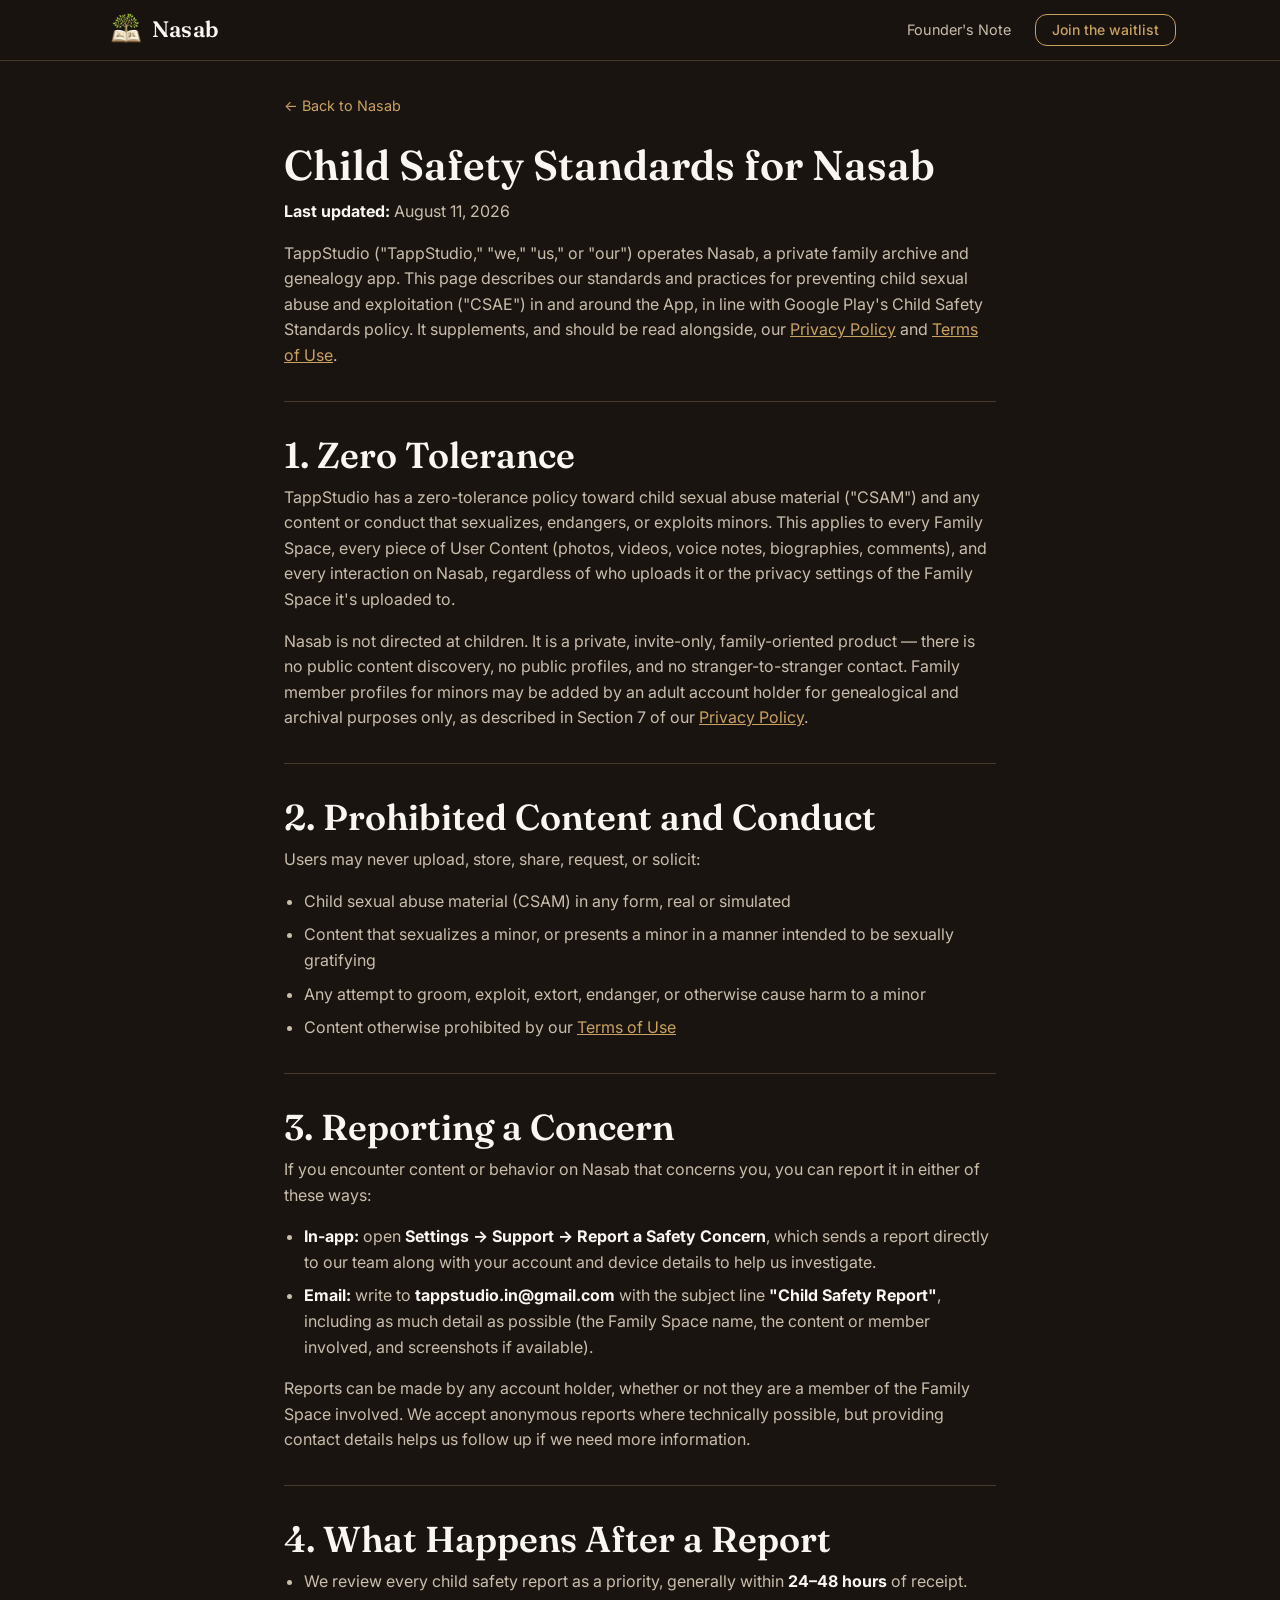
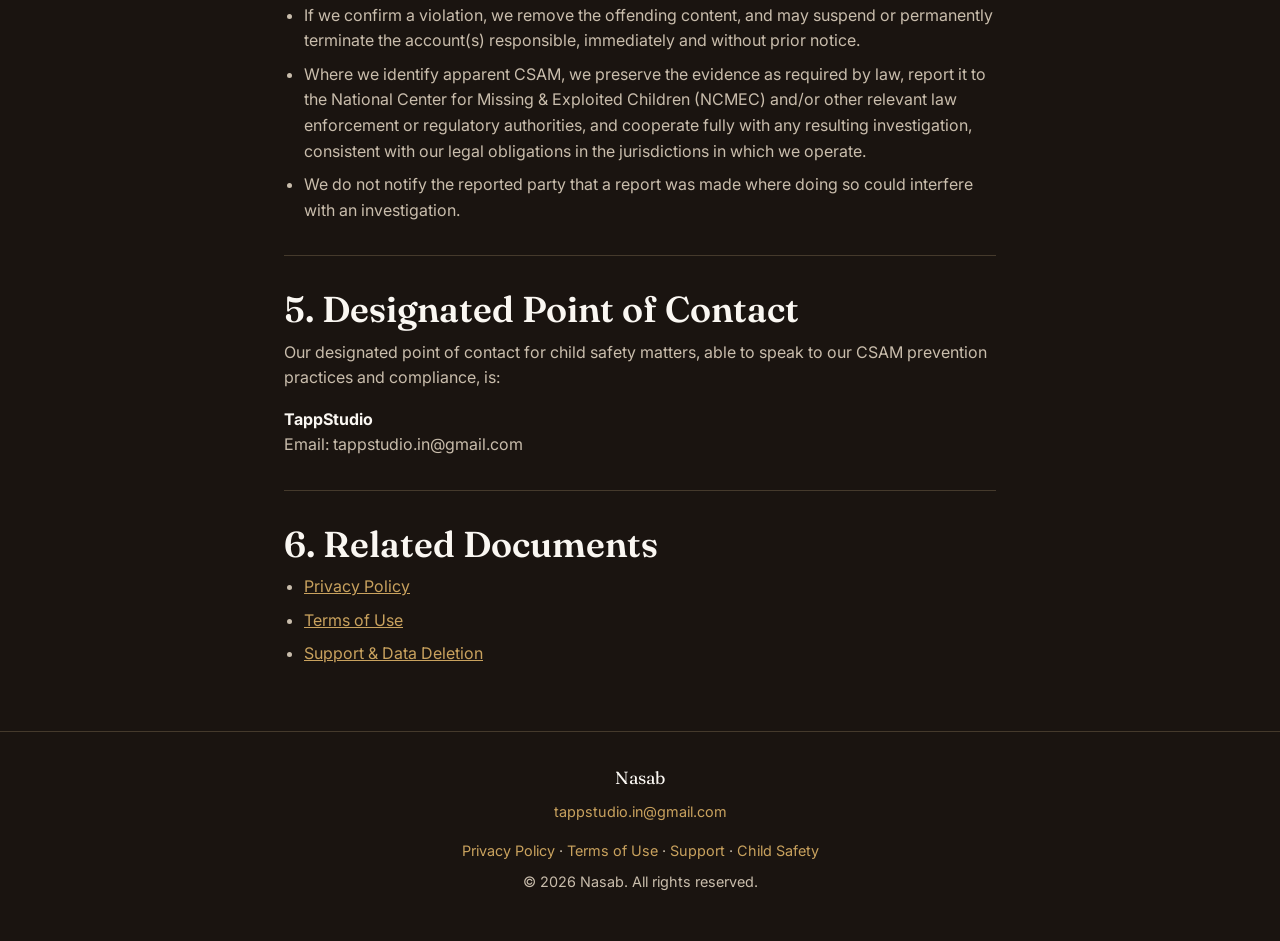
==== child-safety-standards/index.html @ 7cff2921 "feat: add Child Safety Standards page and update footer links across the site" ====
<!doctype html>
<html lang="en">

<head>
  <meta charset="UTF-8">
  <meta name="viewport" content="width=device-width, initial-scale=1.0">
  <title>Child Safety Standards — Nasab</title>
  <meta name="description" content="Nasab's Child Safety Standards: our zero-tolerance policy on child sexual abuse and exploitation, how to report a concern, and what happens next.">
  <link rel="canonical" href="https://nasab.tappstudio.in/child-safety-standards/">
  <meta name="theme-color" content="#4B3621">

  <link rel="icon" type="image/png" href="../assets/brand/icon.png">
  <link rel="apple-touch-icon" href="../assets/brand/icon.png">

  <!-- Open Graph -->
  <meta property="og:type" content="website">
  <meta property="og:site_name" content="Nasab">
  <meta property="og:url" content="https://nasab.tappstudio.in/child-safety-standards/">
  <meta property="og:title" content="Child Safety Standards — Nasab">
  <meta property="og:description" content="Nasab's Child Safety Standards: our zero-tolerance policy on child sexual abuse and exploitation, how to report a concern, and what happens next.">
  <meta property="og:image" content="https://nasab.tappstudio.in/assets/brand/og-image.jpg">
  <meta property="og:image:width" content="1200">
  <meta property="og:image:height" content="630">

  <!-- Twitter Card -->
  <meta name="twitter:card" content="summary_large_image">
  <meta name="twitter:title" content="Child Safety Standards — Nasab">
  <meta name="twitter:description" content="Nasab's Child Safety Standards: our zero-tolerance policy on child sexual abuse and exploitation, how to report a concern, and what happens next.">
  <meta name="twitter:image" content="https://nasab.tappstudio.in/assets/brand/og-image.jpg">

  <link rel="preconnect" href="https://fonts.googleapis.com">
  <link rel="preconnect" href="https://fonts.gstatic.com" crossorigin>
  <link
    href="https://fonts.googleapis.com/css2?family=Fraunces:wght@400;600;700&family=Lora:ital@1&family=Inter:wght@400;500;600&display=swap"
    rel="stylesheet">

  <link rel="stylesheet" href="../css/tokens.css">
  <link rel="stylesheet" href="../css/main.css">
</head>

<body>

  <header class="site-header">
    <div class="container">
      <div class="site-header-left">
        <a class="wordmark" href="/">
          <picture>
            <source srcset="../assets/brand/icon.webp" type="image/webp">
            <img class="wordmark-icon" src="../assets/brand/icon.png" alt="" width="44" height="44">
          </picture>Nasab</a>
      </div>
      <div class="site-header-right">
        <nav class="site-nav">
          <a href="/founders-note/">Founder's Note</a>
        </nav>
        <a class="btn btn-outline" href="/#waitlist">Join the waitlist</a>
      </div>
    </div>
  </header>

  <main id="top">

    <section class="legal">
      <div class="container legal-content">
        <a class="legal-back" href="/">&larr; Back to Nasab</a>

        <h1>Child Safety Standards for Nasab</h1>
        <p><strong>Last updated:</strong> August 11, 2026</p>
        <p>TappStudio ("TappStudio," "we," "us," or "our") operates Nasab, a private family archive and genealogy app. This page describes our standards and practices for preventing child sexual abuse and exploitation ("CSAE") in and around the App, in line with Google Play's Child Safety Standards policy. It supplements, and should be read alongside, our <a href="/privacy-policy/">Privacy Policy</a> and <a href="/terms/">Terms of Use</a>.</p>
        <hr />
        <h2>1. Zero Tolerance</h2>
        <p>TappStudio has a zero-tolerance policy toward child sexual abuse material ("CSAM") and any content or conduct that sexualizes, endangers, or exploits minors. This applies to every Family Space, every piece of User Content (photos, videos, voice notes, biographies, comments), and every interaction on Nasab, regardless of who uploads it or the privacy settings of the Family Space it's uploaded to.</p>
        <p>Nasab is not directed at children. It is a private, invite-only, family-oriented product — there is no public content discovery, no public profiles, and no stranger-to-stranger contact. Family member profiles for minors may be added by an adult account holder for genealogical and archival purposes only, as described in Section 7 of our <a href="/privacy-policy/">Privacy Policy</a>.</p>
        <hr />
        <h2>2. Prohibited Content and Conduct</h2>
        <p>Users may never upload, store, share, request, or solicit:</p>
        <ul>
        <li>Child sexual abuse material (CSAM) in any form, real or simulated</li>
        <li>Content that sexualizes a minor, or presents a minor in a manner intended to be sexually gratifying</li>
        <li>Any attempt to groom, exploit, extort, endanger, or otherwise cause harm to a minor</li>
        <li>Content otherwise prohibited by our <a href="/terms/">Terms of Use</a></li>
        </ul>
        <hr />
        <h2>3. Reporting a Concern</h2>
        <p>If you encounter content or behavior on Nasab that concerns you, you can report it in either of these ways:</p>
        <ul>
        <li><strong>In-app:</strong> open <strong>Settings &rarr; Support &rarr; Report a Safety Concern</strong>, which sends a report directly to our team along with your account and device details to help us investigate.</li>
        <li><strong>Email:</strong> write to <strong>tappstudio.in@gmail.com</strong> with the subject line <strong>"Child Safety Report"</strong>, including as much detail as possible (the Family Space name, the content or member involved, and screenshots if available).</li>
        </ul>
        <p>Reports can be made by any account holder, whether or not they are a member of the Family Space involved. We accept anonymous reports where technically possible, but providing contact details helps us follow up if we need more information.</p>
        <hr />
        <h2>4. What Happens After a Report</h2>
        <ul>
        <li>We review every child safety report as a priority, generally within <strong>24&ndash;48 hours</strong> of receipt.</li>
        <li>If we confirm a violation, we remove the offending content, and may suspend or permanently terminate the account(s) responsible, immediately and without prior notice.</li>
        <li>Where we identify apparent CSAM, we preserve the evidence as required by law, report it to the National Center for Missing &amp; Exploited Children (NCMEC) and/or other relevant law enforcement or regulatory authorities, and cooperate fully with any resulting investigation, consistent with our legal obligations in the jurisdictions in which we operate.</li>
        <li>We do not notify the reported party that a report was made where doing so could interfere with an investigation.</li>
        </ul>
        <hr />
        <h2>5. Designated Point of Contact</h2>
        <p>Our designated point of contact for child safety matters, able to speak to our CSAM prevention practices and compliance, is:</p>
        <p><strong>TappStudio</strong><br />
        Email: tappstudio.in@gmail.com</p>
        <hr />
        <h2>6. Related Documents</h2>
        <ul>
        <li><a href="/privacy-policy/">Privacy Policy</a></li>
        <li><a href="/terms/">Terms of Use</a></li>
        <li><a href="/support/">Support &amp; Data Deletion</a></li>
        </ul>
      </div>
    </section>

  </main>

  <footer class="site-footer">
    <div class="container">
      <p class="footer-wordmark">Nasab</p>
      <p><a href="mailto:tappstudio.in@gmail.com">tappstudio.in@gmail.com</a></p>
      <p class="footer-links">
        <a href="/privacy-policy/">Privacy Policy</a> &middot;
        <a href="/terms/">Terms of Use</a> &middot;
        <a href="/support/">Support</a> &middot;
        <a href="/child-safety-standards/">Child Safety</a>
      </p>
      <p>&copy; <span id="year"></span> Nasab. All rights reserved.</p>
    </div>
  </footer>

  <script>
    document.getElementById('year').textContent = new Date().getFullYear();
  </script>
</body>

</html>
---- css/tokens.css ----
/*
 * Nasab design tokens — mirrors lib/styles/ in the Nasab Flutter app repo
 * (ibrahimbroachwala/nasab, develop branch) exactly. Do not hand-pick new
 * colors/spacing/radii here — pull from the app repo the same way this file
 * was built. See ../PHASE0_FINDINGS.md for full sourcing notes.
 *
 * Fonts: load via Google Fonts, e.g.
 *   <link href="https://fonts.googleapis.com/css2?family=Fraunces:wght@400;600;700&family=Lora:ital@1&family=Inter:wght@400;500;600&display=swap" rel="stylesheet">
 */

:root {
  /* Colors — lib/styles/app_colors.dart palette, remapped dark-by-default
     for the landing page. --color-primary (Deep Heritage Brown) keeps its
     original app value and its original *background* jobs (buttons, the
     pricing-card head) unchanged — it stays a dark, branded surface either
     way. Roles that used --color-primary as *text* (headings, links, the
     wordmark, pricing labels) now read from --color-heading / --color-link
     instead, since dark brown text on a dark page has no contrast. See
     ../PHASE0_FINDINGS.md for the original light-theme sourcing notes. */
  --color-background: #1A1410;      /* page background — near-black heritage brown */
  --color-vintage-white: #FAF7F2;   /* unchanged: light surface for text-on-dark, input fields, photo-frame margin */
  --color-primary: #4B3621;         /* unchanged: Deep Heritage Brown — button/pricing-head backgrounds only */
  --color-heading: var(--color-vintage-white); /* headings, wordmark, footer wordmark, pricing labels */
  --color-link: #C9A25E;            /* brighter antique gold — links, outline-button text on dark */
  --color-secondary: #C9BDAC;       /* body text — warm light taupe, readable on dark bg */
  --color-accent: #C9A25E;          /* Antique Gold, brightened for dark surfaces — CTAs, focus/outline */
  --color-success: #93AC8E;         /* Olive Green, lightened for contrast on dark */
  --color-timeline-accent: #6F3B3B; /* Muted Burgundy — timeline accent */
  --color-card-surface: #120D09;    /* darker band background (positioning/pricing/features sections) */
  --color-divider: #453A2C;         /* muted warm grey-brown — dividers / borders on dark */
  --color-error: #E5695F;           /* brightened for contrast on dark */
  --color-male: #5B7A9D;            /* Dusty Blue */
  --color-female: #C77B93;          /* Dusty Rose */

  color-scheme: dark;

  /* Typography — lib/styles/app_text_styles.dart (via google_fonts) */
  --font-heading: 'Fraunces', serif;   /* headings: 32/600, 24/600, 18/600 in-app */
  --font-body: 'Inter', sans-serif;    /* body: 16/400, 14/400, 12/400 in-app, color secondary */
  --font-caption: 'Lora', serif;       /* captions/secondary emphasis: 12px italic, color secondary */

  /* Spacing — 8pt grid, lib/styles/app_spacing.dart */
  --space-xs: 4px;
  --space-sm: 8px;
  --space-md: 16px;
  --space-lg: 24px;
  --space-xl: 32px;
  --space-xxl: 48px;

  /* Radius — lib/styles/app_radii.dart
     NOTE: the app's own doc-comment says "18-24px everywhere" but the actual
     shipped constant is 12px (large). Code is source of truth; using 12px
     here to match what's actually rendered in the app. */
  --radius-small: 4px;
  --radius-large: 12px;
  --radius-circle: 32px;

  /* Shadows — inlined per-widget in the app (no shared app_shadows.dart) */
  --shadow-card: 0 1px 2px rgba(0, 0, 0, 0.08);                 /* CardThemeData, elevation 1 */
  --shadow-photo-frame: 0 2px 4px rgba(0, 0, 0, 0.12);          /* FramedMediaBox, +3px vintage-white margin */
  --shadow-memory-card: 0 3px 8px rgba(0, 0, 0, 0.08);          /* memory_card.dart */

  /* Motion — lib/styles/app_motion.dart */
  --motion-fast: 150ms;
  --motion-medium: 300ms;
  --motion-slow: 600ms;
  --motion-stagger-step: 50ms;
  --ease-entrance: cubic-bezier(0.215, 0.61, 0.355, 1);  /* easeOutCubic */
  --ease-standard: ease-in-out;                          /* easeInOut */
}
---- css/main.css ----
/*
 * Nasab landing page — layout & components.
 * Consumes css/tokens.css custom properties exclusively; no new hardcoded
 * colors/fonts/spacing here. Archival/heritage direction: warm, editorial,
 * generous whitespace, flat buttons, subtle shadows, slow transitions.
 * No bright gradients, no glassmorphism, no stock "team" imagery.
 */

*,
*::before,
*::after {
  box-sizing: border-box;
}

html {
  scroll-behavior: smooth;
}

body {
  margin: 0;
  background: var(--color-background);
  color: var(--color-secondary);
  font-family: var(--font-body);
  font-size: 16px;
  line-height: 1.6;
  -webkit-font-smoothing: antialiased;
  overflow-x: hidden;
}

img {
  max-width: 100%;
  display: block;
}

.container {
  width: 100%;
  max-width: 1120px;
  margin: 0 auto;
  padding: 0 var(--space-lg);
}

h1,
h2,
h3 {
  font-family: var(--font-heading);
  color: var(--color-heading);
  font-weight: 600;
  margin: 0;
  line-height: 1.2;
}

h2 {
  font-size: clamp(1.75rem, 3vw, 2.25rem);
}

h3 {
  font-size: 1.25rem;
}

em,
.accent-italic {
  font-family: var(--font-caption);
  font-style: italic;
  color: var(--color-secondary);
}

p {
  margin: 0 0 var(--space-md);
}

a {
  color: var(--color-link);
}

.sr-only {
  position: absolute;
  left: -9999px;
  width: 1px;
  height: 1px;
  overflow: hidden;
}

.eyebrow {
  font-family: var(--font-caption);
  font-style: italic;
  font-size: 0.9rem;
  color: var(--color-accent);
  letter-spacing: 0.02em;
  margin: 0 0 var(--space-sm);
}

section {
  padding: var(--space-xxl) 0;
}

.divider {
  width: 48px;
  height: 2px;
  background: var(--color-accent);
  border: none;
  margin: var(--space-md) 0;
}

/* Buttons — flat, per app convention (elevation 0) */
.btn {
  display: inline-flex;
  align-items: center;
  justify-content: center;
  gap: var(--space-sm);
  font-family: var(--font-body);
  font-size: 1rem;
  font-weight: 500;
  padding: var(--space-md) var(--space-xl);
  border-radius: var(--radius-large);
  border: none;
  cursor: pointer;
  text-decoration: none;
  transition: transform var(--motion-fast) var(--ease-standard),
    background-color var(--motion-fast) var(--ease-standard),
    opacity var(--motion-fast) var(--ease-standard);
}

.btn:active {
  transform: scale(0.98);
}

.btn-primary {
  background: var(--color-primary);
  color: var(--color-vintage-white);
}

.btn-primary:hover {
  background: #3c2c1a;
}

.btn-outline {
  background: transparent;
  color: var(--color-accent);
  border: 1.5px solid var(--color-accent);
}

.btn-outline:hover {
  background: rgba(201, 162, 94, 0.1);
}

.btn .btn-spinner {
  display: none;
  width: 1em;
  height: 1em;
  border: 2px solid currentColor;
  border-top-color: transparent;
  border-radius: 50%;
  opacity: 0.85;
  animation: btn-spin 0.7s linear infinite;
}

.btn.is-loading .btn-spinner {
  display: inline-block;
}

.btn.is-loading {
  cursor: default;
  opacity: 0.85;
}

@keyframes btn-spin {
  to {
    transform: rotate(360deg);
  }
}

/* ---------- Header ---------- */
.site-header {
  position: sticky;
  top: 0;
  z-index: 20;
  background: rgba(26, 20, 16, 0.92);
  backdrop-filter: saturate(140%) blur(6px);
  border-bottom: 1px solid var(--color-divider);
}

.site-header .container {
  display: flex;
  align-items: center;
  justify-content: space-between;
  flex-wrap: wrap;
  row-gap: var(--space-xs);
  padding-top: var(--space-sm);
  padding-bottom: var(--space-sm);
}

.site-header .btn {
  padding: var(--space-xs) var(--space-md);
  font-size: 0.875rem;
}

.site-header-left {
  display: flex;
  align-items: center;
  flex-wrap: wrap;
  gap: var(--space-lg);
}

.site-header-right {
  display: flex;
  align-items: center;
  flex-wrap: wrap;
  gap: var(--space-lg);
}

.wordmark {
  display: flex;
  align-items: center;
  gap: var(--space-xs, 0.5rem);
  font-family: var(--font-heading);
  font-weight: 600;
  font-size: 1.4rem;
  color: var(--color-heading);
  text-decoration: none;
  letter-spacing: 0.01em;
}

.wordmark-icon {
  display: block;
  width: 44px;
  height: 44px;
  border-radius: 10px;
}

.site-nav a {
  font-family: var(--font-body);
  font-size: 0.9rem;
  color: var(--color-secondary);
  text-decoration: none;
}

.site-nav a:hover {
  color: var(--color-link);
}

/* ---------- Hero ---------- */
.hero {
  position: relative;
  overflow: hidden;
  min-height: clamp(340px, 53vh, 504px);
  display: flex;
  align-items: center;
  padding-top: 0;
}

.hero .container {
  position: relative;
  z-index: 2;
  padding-top: var(--space-xxl);
  padding-bottom: var(--space-xxl);
}

.hero-copy {
  max-width: 560px;
}

.hero-copy h1 {
  font-size: clamp(2.2rem, 5vw, 3.4rem);
  margin-bottom: var(--space-md);
}

.hero-positioning {
  font-family: var(--font-caption);
  font-style: italic;
  font-size: 1.15rem;
  color: var(--color-secondary);
  margin-bottom: var(--space-lg);
}

.hero-cta-row {
  display: flex;
  gap: var(--space-md);
  flex-wrap: wrap;
}

/* Full-bleed hero image: fills the section's height, touches the right
   edge of the viewport, and dissolves into the page background toward the
   left (behind the copy) via a mask fade rather than a hard crop. */
.hero-media {
  position: absolute;
  z-index: 1;
  inset: 0;
  left: auto;
  width: min(62%, 860px);
  height: 100%;
  -webkit-mask-image: linear-gradient(to right, transparent 0%, black 55%);
  mask-image: linear-gradient(to right, transparent 0%, black 55%);
}

.hero-media img {
  width: 100%;
  height: 100%;
  object-fit: cover;
  object-position: center 32%;
}

/* ---------- Positioning statement ----------
 * Full-bleed photo background (hand placing a polaroid into the album) with
 * a JS-driven parallax drift — see the "Positioning parallax" block in
 * js/main.js — and a dark scrim so the italic quote stays readable over it.
 * .positioning-media is a sibling of .container, not nested inside it, so
 * it can span edge-to-edge without fighting the container's max-width. */
.positioning {
  position: relative;
  overflow: hidden;
  min-height: clamp(420px, 60vw, 640px);
  background: var(--color-card-surface);
  border-top: 1px solid var(--color-divider);
  border-bottom: 1px solid var(--color-divider);
}

.positioning-media {
  position: absolute;
  inset: 0;
  overflow: hidden;
}

.positioning-media-img {
  position: absolute;
  left: 0;
  top: -15%;
  width: 100%;
  height: 130%;
  object-fit: cover;
  will-change: transform;
}

/* Scrim opacity is a UI necessity, not a brand color — kept as a literal
   rather than a new token per css/tokens.css's "mirror the app repo" rule. */
.positioning-overlay {
  position: absolute;
  inset: 0;
  background: rgba(0, 0, 0, 0.55);
}

.positioning-content {
  position: relative;
  z-index: 1;
  max-width: 720px;
  padding-top: var(--space-xxl);
  padding-bottom: var(--space-xxl);
  text-align: center;
}

.positioning p {
  font-family: var(--font-caption);
  font-style: italic;
  font-size: 1.3rem;
  line-height: 1.7;
  color: var(--color-heading);
}

.positioning p:last-child {
  margin-bottom: 0;
}

/* ---------- How it works ---------- */
.how-it-works .section-intro {
  max-width: 640px;
  margin: 0 auto var(--space-xxl);
  text-align: center;
}

.how-it-works-grid {
  display: grid;
  grid-template-columns: repeat(3, 1fr);
  gap: var(--space-xl);
}

.how-it-works-step {
  text-align: center;
  padding: 0 var(--space-sm);
}

.how-it-works-number {
  font-family: var(--font-heading);
  font-weight: 700;
  font-size: clamp(2.25rem, 3.5vw, 2.75rem);
  color: var(--color-accent);
  margin-bottom: var(--space-sm);
}

.how-it-works-step h3 {
  margin-bottom: var(--space-sm);
}

.how-it-works-step p {
  font-size: 1rem;
  margin-bottom: 0;
}

/* ---------- Feature showcase ---------- */
.features {
  background: var(--color-card-surface);
}

.features .section-intro {
  max-width: 640px;
  margin: 0 auto var(--space-xxl);
  text-align: center;
}

.feature-row {
  display: grid;
  grid-template-columns: 1fr 1fr;
  grid-template-areas: "copy media";
  column-gap: var(--space-xl);
  align-items: center;
  padding: var(--space-sm) 0;
  /* Lighter than --color-divider (#453A2C) — a subtler row separator than the
     divider's usual job (card/table borders); rgba literal per this file's
     "UI necessity, not a brand color" convention rather than a new token. */
  border-bottom: 0.5px solid rgba(69, 58, 44, 0.5);
}

.feature-row:last-child {
  border-bottom: none;
}

.feature-row.reverse {
  grid-template-areas: "media copy";
}

.feature-number {
  font-family: var(--font-heading);
  font-weight: 700;
  font-size: clamp(4.5rem, 5vw, 5.75rem);
  line-height: 1;
  color: var(--color-secondary);
  opacity: 0.15;
  margin-bottom: var(--space-xs);
}

.feature-copy {
  grid-area: copy;
}

.feature-media {
  grid-area: media;
}

.feature-copy h3 {
  font-size: 1.6rem;
  margin-bottom: var(--space-sm);
}

.feature-copy p {
  font-size: 1.02rem;
}

.feature-media {
  display: flex;
  gap: var(--space-md);
  justify-content: center;
}

.feature-media img {
  height: auto;
  border-radius: var(--radius-large);
  box-shadow: var(--shadow-card);
}

.feature-media.single img {
  max-width: 320px;
}

.feature-media.pair img {
  max-width: 220px;
}

/* ---------- Value props ---------- */
.value-props .section-intro {
  max-width: 640px;
  margin: 0 auto var(--space-xl);
  text-align: center;
}

.value-props-grid {
  display: grid;
  grid-template-columns: 1fr 1fr;
  gap: var(--space-lg);
}

.value-prop {
  background: var(--color-card-surface);
  border: 1px solid var(--color-divider);
  border-radius: var(--radius-large);
  padding: var(--space-xl) var(--space-lg);
  box-shadow: var(--shadow-card);
}

.value-prop-icon {
  display: flex;
  align-items: center;
  justify-content: center;
  width: 56px;
  height: 56px;
  border-radius: 50%;
  background: rgba(201, 162, 94, 0.12);
  color: var(--color-accent);
  margin-bottom: var(--space-sm);
}

.value-prop-icon svg {
  width: 28px;
  height: 28px;
}

.value-prop h3 {
  font-size: 1.3rem;
  margin-bottom: var(--space-sm);
}

.value-prop p {
  font-size: 1rem;
  margin-bottom: 0;
}

/* ---------- Pricing ---------- */
.pricing {
  background: var(--color-card-surface);
}

.pricing .section-intro {
  max-width: 640px;
  margin: 0 auto var(--space-xl);
  text-align: center;
}

/* Each plan is a self-contained card (emblem/name/price, then its own
   label:value feature list) instead of a shared row-header + N value
   columns. Side by side on desktop, stacks cleanly at any width without
   needing to track which column you're reading — see the tablet/phone
   breakpoints below for the stacking rule. */
.pricing-table {
  display: grid;
  grid-template-columns: 1fr 1fr;
  gap: var(--space-lg);
  align-items: start;
}

.plan-card {
  background: var(--color-background);
  border-radius: var(--radius-large);
  overflow: hidden;
  box-shadow: var(--shadow-card);
  border: 1px solid var(--color-divider);
}

.plan-card-head {
  text-align: center;
  padding: var(--space-lg) var(--space-md);
  /* Heritage-only darker brown, distinct from --color-primary now that
     Roots reuses --color-primary below; not a design token since tokens.css
     mirrors the app repo's palette 1:1. */
  background: #2F2115;
}

.plan-card-head.roots {
  background: var(--color-primary);
}

.plan-card-head img {
  display: block;
  height: 64px;
  width: auto;
  max-width: 140px;
  object-fit: contain;
  object-position: top center;
  margin: 0 auto var(--space-sm);
  /* Flat gold emblem marks, not photographs — no photo-frame border,
     circle crop, or shadow here; just the mark on its own. White marks
     sit on the primary-brown header background above so they read clearly. */
}

.plan-card-head h3 {
  margin-bottom: 4px;
  color: var(--color-vintage-white);
}

.plan-price {
  font-family: var(--font-caption);
  font-style: italic;
  color: var(--color-accent);
  font-size: 0.95rem;
}

.plan-features {
  margin: 0;
}

.plan-feature {
  display: flex;
  align-items: center;
  justify-content: space-between;
  gap: var(--space-md);
  padding: var(--space-md);
  border-bottom: 1px solid var(--color-divider);
}

.plan-feature:last-child {
  border-bottom: none;
}

.plan-feature dt {
  font-weight: 500;
  color: var(--color-heading);
  font-size: 0.95rem;
}

.plan-feature dd {
  margin: 0;
  font-size: 0.95rem;
  text-align: right;
}

.check {
  color: var(--color-success);
  font-weight: 600;
}

.cross {
  color: var(--color-divider);
  font-weight: 600;
}

.pricing-note {
  text-align: center;
  font-family: var(--font-caption);
  font-style: italic;
  font-size: 0.9rem;
  color: var(--color-secondary);
  margin-top: var(--space-md);
}

/* ---------- Add-ons ---------- */
/* Deliberately lighter-weight than .plan-card — no dark head band, no
   feature checklist — so add-ons read as "more room" bolted onto a plan,
   not a third subscription tier competing with Roots/Heritage above. */
.addon-section {
  margin-top: var(--space-xl);
  text-align: center;
}

.addon-intro {
  max-width: 560px;
  margin: 0 auto var(--space-lg);
  color: var(--color-secondary);
}

.addon-grid {
  display: grid;
  grid-template-columns: 1fr 1fr;
  gap: var(--space-md);
  text-align: left;
}

.addon-card {
  background: var(--color-background);
  border-radius: var(--radius-large);
  border: 1px solid var(--color-divider);
  padding: var(--space-md);
}

.addon-amount {
  font-family: var(--font-heading);
  font-size: 1.75rem;
  font-weight: 600;
  color: var(--color-accent);
  margin-bottom: var(--space-xs);
}

.addon-price {
  font-family: var(--font-caption);
  font-style: italic;
  font-size: 0.95rem;
  margin-bottom: var(--space-xs);
}

.addon-price span {
  color: var(--color-secondary);
}

.addon-desc {
  font-size: 0.9rem;
  color: var(--color-secondary);
  margin: 0;
}

/* ---------- FAQ ---------- */
.faq .section-intro {
  max-width: 640px;
  margin: 0 auto var(--space-xl);
  text-align: center;
}

.faq-list {
  max-width: 760px;
  margin: 0 auto;
  display: flex;
  flex-direction: column;
  gap: var(--space-sm);
}

.faq-item {
  background: var(--color-card-surface);
  border: 1px solid var(--color-divider);
  border-radius: var(--radius-large);
  padding: var(--space-md) var(--space-lg);
}

/* Native <details>/<summary> — keyboard-operable and works without JS, per
   the same "content never stuck without JS" principle as .reveal above. */
.faq-item summary {
  cursor: pointer;
  list-style: none;
  display: flex;
  align-items: center;
  justify-content: space-between;
  gap: var(--space-md);
  font-family: var(--font-heading);
  font-weight: 600;
  color: var(--color-heading);
  font-size: 1.05rem;
}

.faq-item summary::-webkit-details-marker {
  display: none;
}

.faq-item summary::after {
  content: "+";
  flex-shrink: 0;
  font-family: var(--font-body);
  font-weight: 400;
  font-size: 1.4rem;
  line-height: 1;
  color: var(--color-accent);
  transition: transform var(--motion-fast) var(--ease-standard);
}

.faq-item[open] summary::after {
  transform: rotate(45deg);
}

.faq-item p {
  margin: var(--space-md) 0 0;
  font-size: 0.98rem;
}

.faq-item p:last-child {
  margin-bottom: 0;
}

/* ---------- Waitlist ---------- */
.waitlist {
  text-align: center;
}

.waitlist .container {
  max-width: 560px;
}

.waitlist-form {
  display: flex;
  gap: var(--space-sm);
  margin-top: var(--space-lg);
  flex-wrap: wrap;
  justify-content: center;
}

.waitlist-form input[type="email"] {
  flex: 1 1 260px;
  padding: var(--space-md);
  border-radius: var(--radius-large);
  border: 1px solid var(--color-divider);
  background: var(--color-vintage-white);
  font-family: var(--font-body);
  font-size: 1rem;
  color: var(--color-primary);
  outline: none;
  transition: border-color var(--motion-fast) var(--ease-standard);
}

.waitlist-form input[type="email"]:focus {
  border-color: var(--color-accent);
}

/* Honeypot — hidden from real users, present for bots */
.hp-field {
  position: absolute;
  left: -9999px;
  width: 1px;
  height: 1px;
  overflow: hidden;
}

.form-message {
  margin-top: var(--space-md);
  min-height: 1.2em;
  font-size: 0.95rem;
  opacity: 0;
  transform: translateY(4px);
  transition: opacity var(--motion-medium) var(--ease-entrance),
    transform var(--motion-medium) var(--ease-entrance);
}

.form-message.visible {
  opacity: 1;
  transform: translateY(0);
}

.form-message.success {
  color: var(--color-success);
}

.form-message.error {
  color: var(--color-error);
}

/* ---------- Footer ---------- */
.site-footer {
  border-top: 1px solid var(--color-divider);
  padding: var(--space-xl) 0;
  text-align: center;
  font-size: 0.9rem;
  color: var(--color-secondary);
}

.site-footer a {
  text-decoration: none;
}

.site-footer a:hover {
  text-decoration: underline;
}

.footer-wordmark {
  font-family: var(--font-heading);
  color: var(--color-heading);
  font-size: 1.1rem;
  margin-bottom: var(--space-sm);
}

.footer-links {
  margin: var(--space-sm) 0;
}

/* ---------- Legal pages (privacy policy / terms / support) ----------
 * Content is pulled verbatim (converted from Markdown) from the Nasab app's
 * policy docs — see tappstudio-landing (release branch, /nasab) — so this
 * only styles the generic elements Markdown produces (headings, lists,
 * tables, hr), it doesn't hand-author any legal copy. */
.legal {
  padding-top: var(--space-xl);
}

.legal-back {
  display: inline-block;
  margin-bottom: var(--space-lg);
  font-size: 0.9rem;
  color: var(--color-link);
  text-decoration: none;
}

.legal-back:hover {
  text-decoration: underline;
}

.legal-content {
  max-width: 760px;
}

.legal-content h1 {
  font-size: clamp(1.9rem, 4vw, 2.6rem);
  margin-bottom: var(--space-sm);
}

.legal-content h2 {
  margin-top: var(--space-xl);
  margin-bottom: var(--space-sm);
}

.legal-content h3 {
  margin-top: var(--space-lg);
  margin-bottom: var(--space-sm);
  color: var(--color-heading);
}

.legal-content p,
.legal-content ul,
.legal-content ol {
  margin: 0 0 var(--space-md);
}

.legal-content ul,
.legal-content ol {
  padding-left: 1.25em;
}

.legal-content li {
  margin-bottom: var(--space-sm);
}

.legal-content li > ul,
.legal-content li > ol {
  margin-top: var(--space-sm);
}

.legal-content hr {
  border: none;
  border-top: 1px solid var(--color-divider);
  margin: var(--space-xl) 0;
}

.legal-content strong {
  color: var(--color-heading);
}

.legal-content .table-scroll {
  overflow-x: auto;
  margin: 0 0 var(--space-lg);
}

/* ---------- Founder's note (letter format) ---------- */
.letter-content {
  max-width: 640px;
}

.letter-content p {
  font-size: 1.05rem;
  line-height: 1.8;
}

.letter-salutation,
.letter-signoff {
  font-family: var(--font-caption);
  font-style: italic;
  font-size: 1.15rem;
  color: var(--color-heading);
}

.letter-signoff {
  margin-bottom: var(--space-sm);
}

.letter-signature {
  font-family: var(--font-heading);
  font-size: 1.3rem;
  color: var(--color-heading);
  line-height: 1.5;
}

.letter-signature span {
  display: block;
  font-family: var(--font-body);
  font-size: 0.95rem;
  font-style: normal;
  color: var(--color-secondary);
  margin-top: var(--space-xs);
}

.legal-content table {
  width: 100%;
  min-width: 480px;
  border-collapse: collapse;
  font-size: 0.9rem;
}

.legal-content th,
.legal-content td {
  border: 1px solid var(--color-divider);
  padding: var(--space-sm) var(--space-md);
  text-align: left;
  vertical-align: top;
}

.legal-content th {
  color: var(--color-heading);
  font-family: var(--font-heading);
  font-weight: 600;
  background: var(--color-card-surface);
}

/* ---------- Hero entrance ---------- */
/* CSS-only fade-in on load — no JS/IntersectionObserver dependency, so
   content is never stuck invisible if JS is slow, blocked, or absent. */
@keyframes fade-up {
  from {
    opacity: 0;
    transform: translateY(16px);
  }

  to {
    opacity: 1;
    transform: translateY(0);
  }
}

/* The hero photo fades and settles in from a slight scale, rather than
   sliding — reads like a photo materializing, not a UI panel. */
@keyframes fade-in-scale {
  from {
    opacity: 0;
    transform: scale(0.92);
  }

  to {
    opacity: 1;
    transform: scale(1);
  }
}

.hero-copy {
  animation: fade-up var(--motion-slow) var(--ease-entrance) both;
}

.hero-media {
  animation: fade-in-scale var(--motion-slow) var(--ease-entrance) both;
  animation-delay: var(--motion-stagger-step);
}

/* ---------- Scroll reveal ---------- */
/* Applied to each feature row; JS toggles .is-visible as a row enters the
   viewport (see js/main.js). Starts visible, and only switches to
   hidden-until-scrolled-into-view once .js-reveal-ready is added, so
   content never gets stuck hidden without JS or if the observer script
   fails to run. */
.reveal {
  opacity: 1;
  transform: none;
}

.js-reveal-ready .reveal {
  opacity: 0;
  transform: translateY(24px);
  transition: opacity var(--motion-slow) var(--ease-entrance),
    transform var(--motion-slow) var(--ease-entrance);
  transition-delay: 100ms;
}

.js-reveal-ready .reveal.is-visible {
  opacity: 1;
  transform: translateY(0);
}

/* ---------- Responsive ---------- */
@media (max-width: 860px) {
  /* Stack: full-width image on top, fading upward into the copy below it,
     rather than a side panel fading to the left. */
  .hero {
    flex-direction: column;
    align-items: stretch;
    min-height: auto;
  }

  .hero-media {
    position: relative;
    inset: auto;
    width: 100%;
    height: clamp(170px, 35vw, 264px);
    -webkit-mask-image: linear-gradient(to top, transparent 0%, black 60%);
    mask-image: linear-gradient(to top, transparent 0%, black 60%);
  }

  .hero-copy {
    max-width: none;
  }

  .hero .container {
    padding-top: var(--space-lg);
  }

  .positioning {
    min-height: clamp(320px, 70vw, 480px);
  }

  .positioning-content {
    padding-top: var(--space-xl);
    padding-bottom: var(--space-xl);
  }

  .feature-row,
  .feature-row.reverse {
    grid-template-columns: 1fr;
    grid-template-areas: "copy" "media";
    row-gap: var(--space-sm);
    text-align: center;
  }

  .pricing-table,
  .addon-grid {
    grid-template-columns: 1fr;
  }

  .value-props-grid {
    grid-template-columns: 1fr;
  }

  .how-it-works-grid {
    grid-template-columns: 1fr;
    gap: var(--space-lg);
  }
}

@media (max-width: 640px) {
  section {
    padding: var(--space-xl) 0;
  }

  .plan-feature {
    padding: var(--space-sm) var(--space-md);
  }

  .plan-feature dt,
  .plan-feature dd {
    font-size: 0.9rem;
  }

  .positioning p {
    font-size: clamp(1.05rem, 4.5vw, 1.3rem);
  }

  .site-header .btn {
    padding: var(--space-sm) var(--space-md);
  }
}

@media (max-width: 480px) {

  .hero-cta-row .btn,
  .waitlist-form .btn {
    width: 100%;
  }

  .hero-cta-row {
    flex-direction: column;
  }

  .waitlist-form {
    flex-direction: column;
  }

  .waitlist-form input[type="email"] {
    flex: 1 1 auto;
  }
}

/* Respect reduced motion */
@media (prefers-reduced-motion: reduce) {
  html {
    scroll-behavior: auto;
  }

  .reveal,
  .btn,
  .form-message {
    transition: none;
  }

  .js-reveal-ready .reveal {
    opacity: 1;
    transform: none;
  }

  .positioning-media-img {
    transform: none !important;
  }
}

/* ---------- Invite fallback page (/f/) ----------
 * Shown when a ChottuLink invite short link (nasab.chottu.link/f/<code>)
 * falls back to the browser because the app isn't installed. See
 * js/invite.js — it swaps #invite-title/#invite-body's text in once the
 * family name loads (or on error/expired/missing-code), everything below
 * is just the static shell + loading state. */
.invite-page {
  padding-top: var(--space-xxl);
  padding-bottom: var(--space-xxl);
  min-height: calc(100vh - 140px);
  display: flex;
  align-items: center;
}

.invite-card {
  max-width: 480px;
  margin: 0 auto;
  text-align: center;
}

.invite-icon {
  width: 72px;
  height: 72px;
  border-radius: var(--radius-large);
  margin-bottom: var(--space-lg);
}

.invite-card h1 {
  font-size: clamp(1.5rem, 4vw, 2rem);
  margin-bottom: var(--space-sm);
}

.invite-card p {
  color: var(--color-secondary);
  margin-bottom: var(--space-xl);
}

.invite-card.is-loading .invite-body-loaded,
.invite-card:not(.is-loading) .invite-spinner {
  display: none;
}

.invite-spinner {
  width: 28px;
  height: 28px;
  margin: 0 auto var(--space-lg);
  border: 3px solid var(--color-divider);
  border-top-color: var(--color-accent);
  border-radius: 50%;
  animation: btn-spin 0.7s linear infinite;
}

.invite-stores {
  display: flex;
  flex-direction: column;
  gap: var(--space-sm);
  margin-bottom: var(--space-lg);
}

.store-btn {
  width: 100%;
}

.store-btn .store-btn-icon {
  width: 20px;
  height: 20px;
  flex: none;
}

.store-btn-label {
  display: flex;
  flex-direction: column;
  align-items: flex-start;
  line-height: 1.2;
}

.store-btn-label small {
  font-size: 0.7rem;
  opacity: 0.85;
}

/* Placeholder state: buttons render but do nothing meaningful yet (no
 * href target — see js/invite.js) until real App Store / Play Store URLs
 * are wired in post-launch. Visually distinct so it's obvious in review. */
.store-btn[aria-disabled="true"] {
  opacity: 0.6;
  cursor: default;
}

.invite-open-app {
  font-size: 0.9rem;
}

@media (min-width: 480px) {
  .invite-stores {
    flex-direction: row;
  }
}
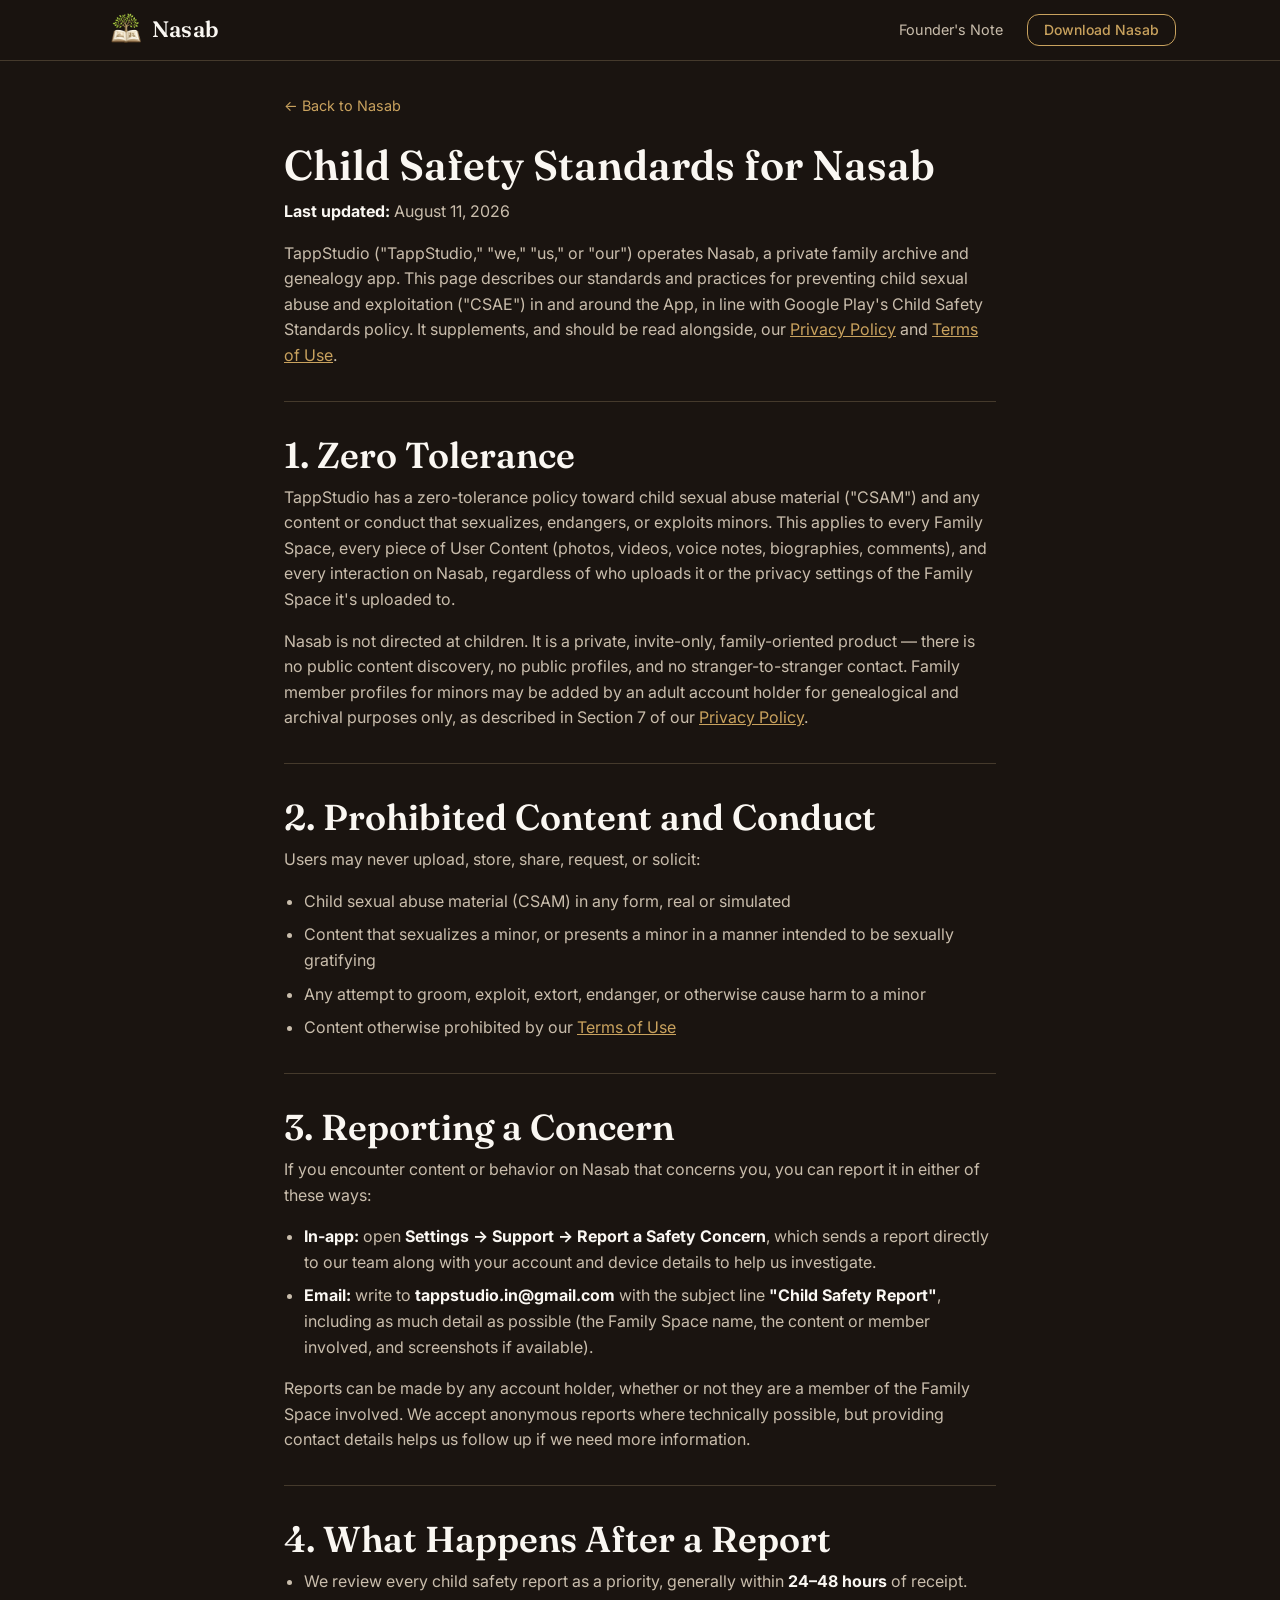
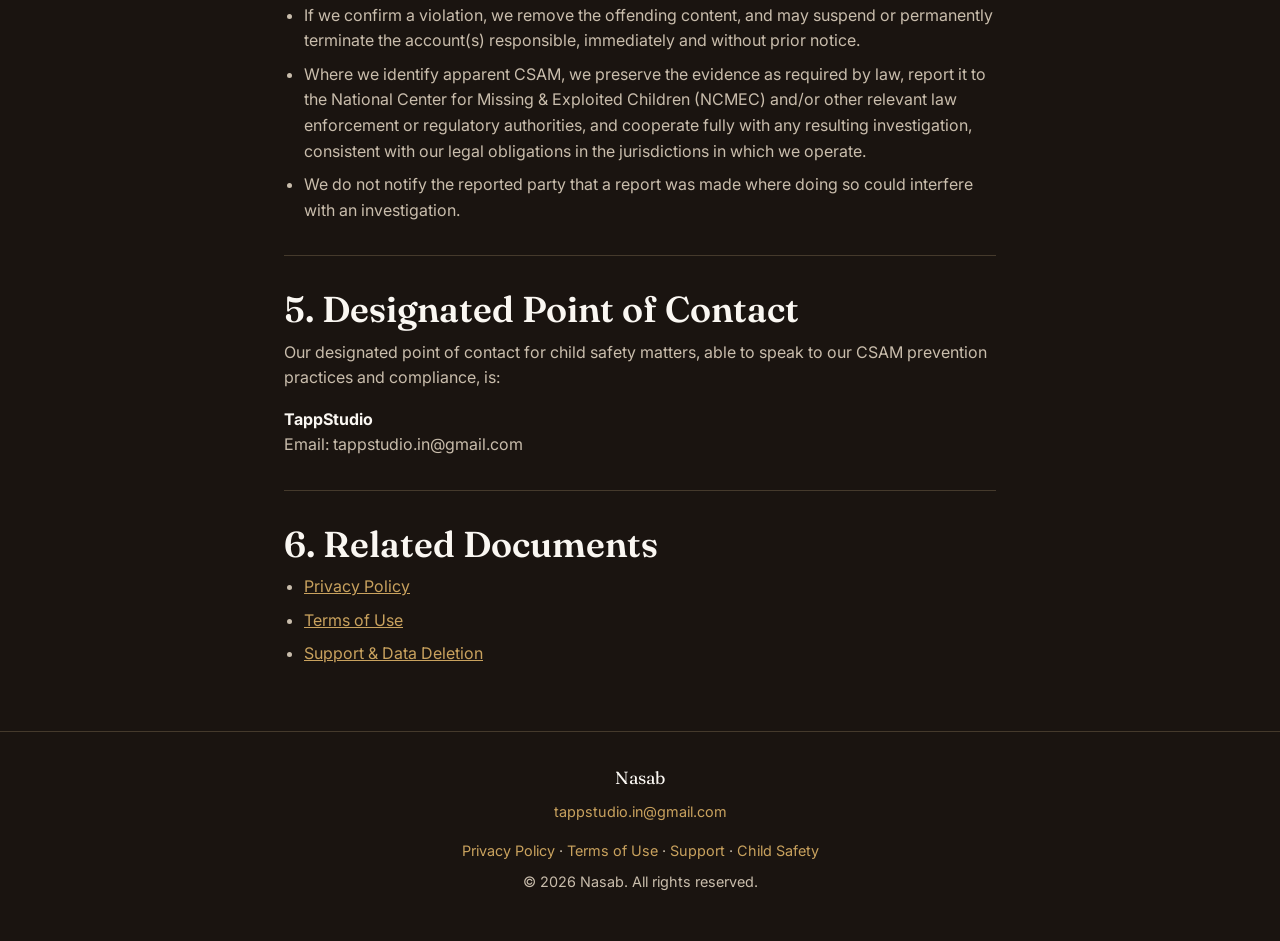
==== commit ced4d5f3: "Add download links for Nasab app and update UI references - Introduced Google Play badge image asset" ====
--- a/child-safety-standards/index.html
+++ b/child-safety-standards/index.html
@@ -53,7 +53,7 @@
         <nav class="site-nav">
           <a href="/founders-note/">Founder's Note</a>
         </nav>
-        <a class="btn btn-outline" href="/#waitlist">Join the waitlist</a>
+        <a class="btn btn-outline" href="/#download">Download Nasab</a>
       </div>
     </div>
   </header>
--- a/css/main.css
+++ b/css/main.css
@@ -714,6 +714,20 @@
   padding: var(--space-md) var(--space-lg);
 }
 
+.faq-group-title {
+  font-family: var(--font-heading);
+  font-size: 0.95rem;
+  font-weight: 600;
+  color: var(--color-accent);
+  text-transform: uppercase;
+  letter-spacing: 0.04em;
+  margin: var(--space-lg) 0 0;
+}
+
+.faq-group-title:first-child {
+  margin-top: 0;
+}
+
 /* Native <details>/<summary> — keyboard-operable and works without JS, per
    the same "content never stuck without JS" principle as .reveal above. */
 .faq-item summary {
@@ -757,70 +771,67 @@
   margin-bottom: 0;
 }
 
-/* ---------- Waitlist ---------- */
-.waitlist {
+/* ---------- Download ---------- */
+.download {
   text-align: center;
 }
 
-.waitlist .container {
+.download .container {
   max-width: 560px;
 }
 
-.waitlist-form {
+/* ---------- Store badges ----------
+ * Shared by the hero, the download section, and the /f/ invite page.
+ * Badges render at official artwork proportions — never stretched or
+ * recolored — so only their height is set; width follows naturally. */
+.store-badges {
   display: flex;
-  gap: var(--space-sm);
-  margin-top: var(--space-lg);
   flex-wrap: wrap;
+  align-items: center;
+  gap: var(--space-md);
   justify-content: center;
 }
 
-.waitlist-form input[type="email"] {
-  flex: 1 1 260px;
-  padding: var(--space-md);
-  border-radius: var(--radius-large);
-  border: 1px solid var(--color-divider);
-  background: var(--color-vintage-white);
-  font-family: var(--font-body);
-  font-size: 1rem;
-  color: var(--color-primary);
-  outline: none;
-  transition: border-color var(--motion-fast) var(--ease-standard);
-}
-
-.waitlist-form input[type="email"]:focus {
-  border-color: var(--color-accent);
-}
-
-/* Honeypot — hidden from real users, present for bots */
-.hp-field {
-  position: absolute;
-  left: -9999px;
-  width: 1px;
-  height: 1px;
-  overflow: hidden;
-}
-
-.form-message {
-  margin-top: var(--space-md);
-  min-height: 1.2em;
-  font-size: 0.95rem;
-  opacity: 0;
-  transform: translateY(4px);
-  transition: opacity var(--motion-medium) var(--ease-entrance),
-    transform var(--motion-medium) var(--ease-entrance);
-}
-
-.form-message.visible {
-  opacity: 1;
-  transform: translateY(0);
-}
-
-.form-message.success {
-  color: var(--color-success);
-}
-
-.form-message.error {
-  color: var(--color-error);
+.hero-cta-row.store-badges {
+  justify-content: flex-start;
+}
+
+.store-badge-link {
+  display: inline-flex;
+  transition: transform var(--motion-fast) var(--ease-standard),
+    opacity var(--motion-fast) var(--ease-standard);
+}
+
+.store-badge-link:hover {
+  opacity: 0.85;
+}
+
+.store-badge-link:active {
+  transform: scale(0.97);
+}
+
+.store-badge-link:focus-visible {
+  outline: 2px solid var(--color-accent);
+  outline-offset: 3px;
+}
+
+/* Non-destructive platform-highlight hook for /f/ (see js/invite.js) — the
+ * badge art itself is never recolored per Apple/Google brand guidelines,
+ * so the wrapping link is scaled up slightly instead. */
+.store-badge-link.is-recommended {
+  transform: scale(1.05);
+}
+
+.store-badge {
+  display: block;
+  height: 48px;
+  width: auto;
+}
+
+@media (max-width: 480px) {
+  .store-badge {
+    height: 44px;
+  }
 }
 
 /* ---------- Footer ---------- */
@@ -1133,21 +1144,12 @@
 
 @media (max-width: 480px) {
 
-  .hero-cta-row .btn,
-  .waitlist-form .btn {
+  .hero-cta-row .btn {
     width: 100%;
   }
 
   .hero-cta-row {
     flex-direction: column;
-  }
-
-  .waitlist-form {
-    flex-direction: column;
-  }
-
-  .waitlist-form input[type="email"] {
-    flex: 1 1 auto;
   }
 }
 
@@ -1159,7 +1161,7 @@
 
   .reveal,
   .btn,
-  .form-message {
+  .store-badge-link {
     transition: none;
   }
 
@@ -1225,49 +1227,10 @@
   animation: btn-spin 0.7s linear infinite;
 }
 
-.invite-stores {
-  display: flex;
-  flex-direction: column;
-  gap: var(--space-sm);
+.invite-card .store-badges {
   margin-bottom: var(--space-lg);
-}
-
-.store-btn {
-  width: 100%;
-}
-
-.store-btn .store-btn-icon {
-  width: 20px;
-  height: 20px;
-  flex: none;
-}
-
-.store-btn-label {
-  display: flex;
-  flex-direction: column;
-  align-items: flex-start;
-  line-height: 1.2;
-}
-
-.store-btn-label small {
-  font-size: 0.7rem;
-  opacity: 0.85;
-}
-
-/* Placeholder state: buttons render but do nothing meaningful yet (no
- * href target — see js/invite.js) until real App Store / Play Store URLs
- * are wired in post-launch. Visually distinct so it's obvious in review. */
-.store-btn[aria-disabled="true"] {
-  opacity: 0.6;
-  cursor: default;
 }
 
 .invite-open-app {
   font-size: 0.9rem;
-}
-
-@media (min-width: 480px) {
-  .invite-stores {
-    flex-direction: row;
-  }
 }
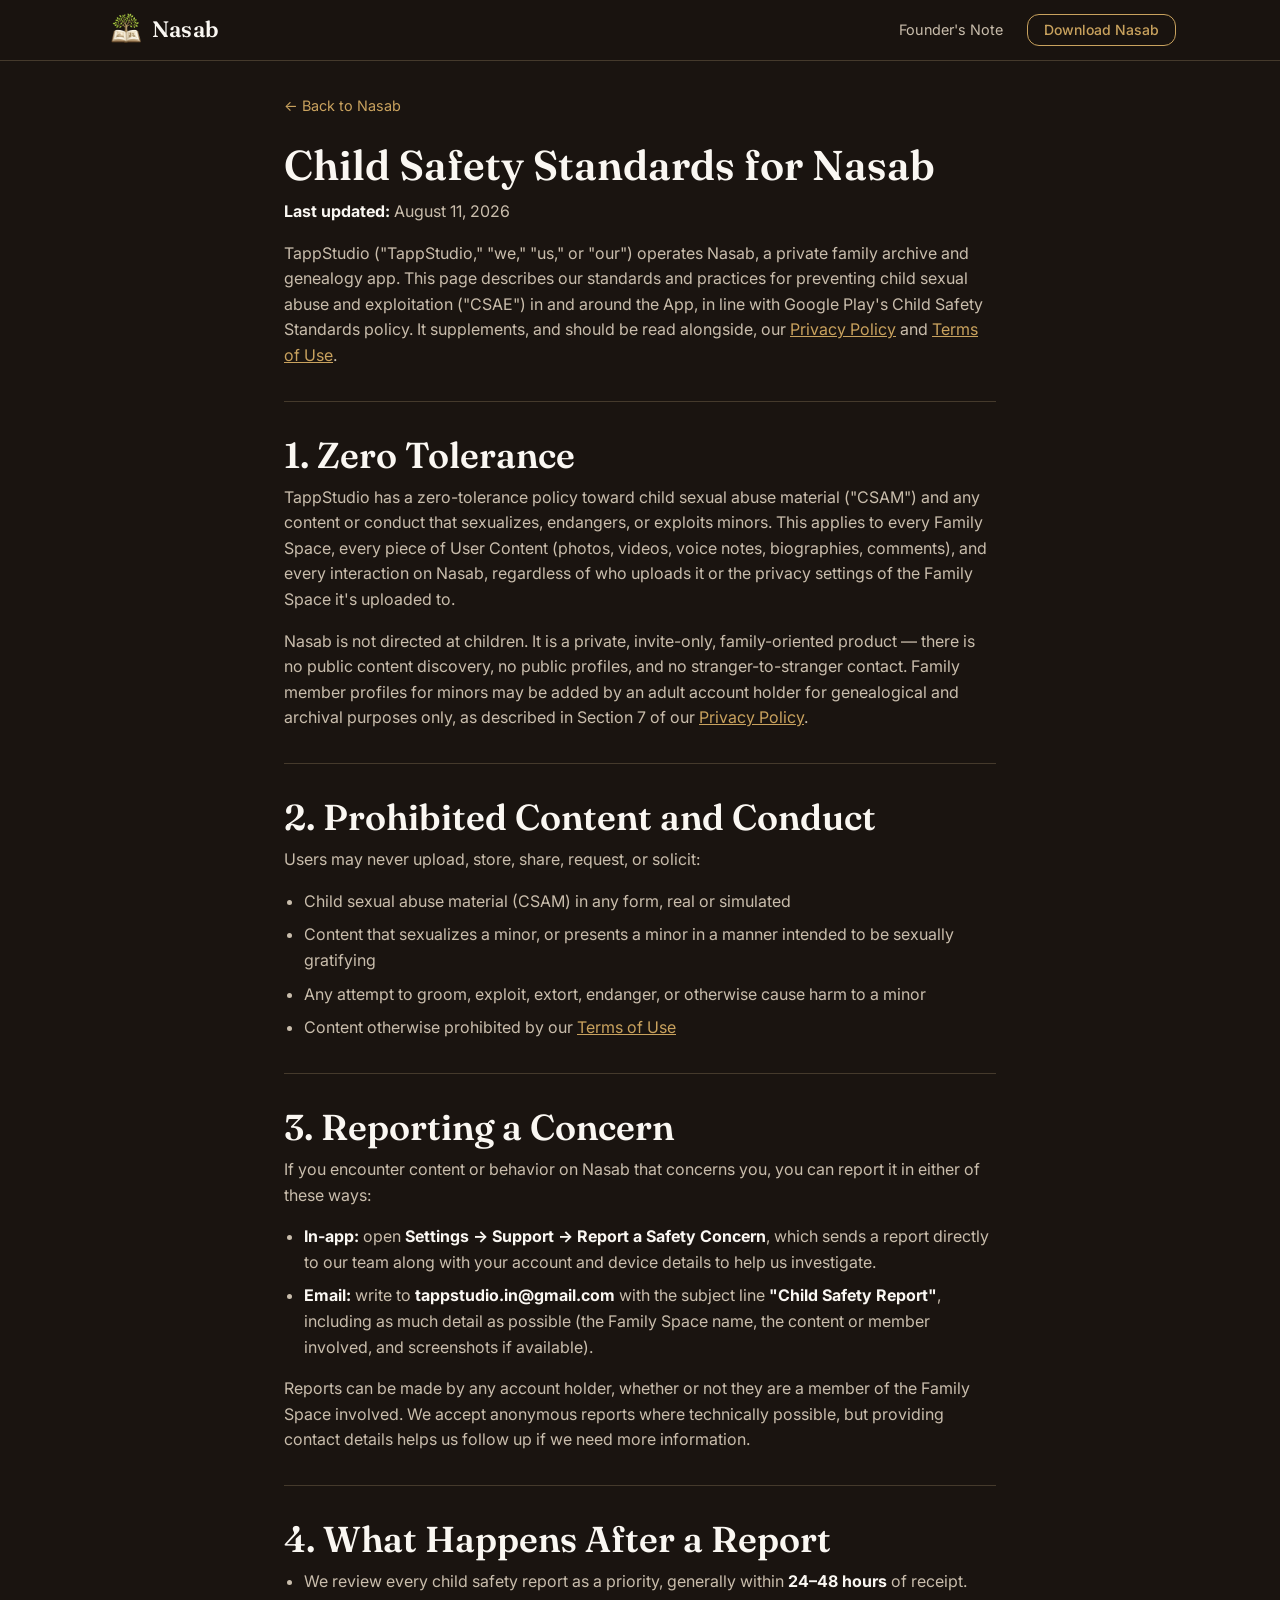
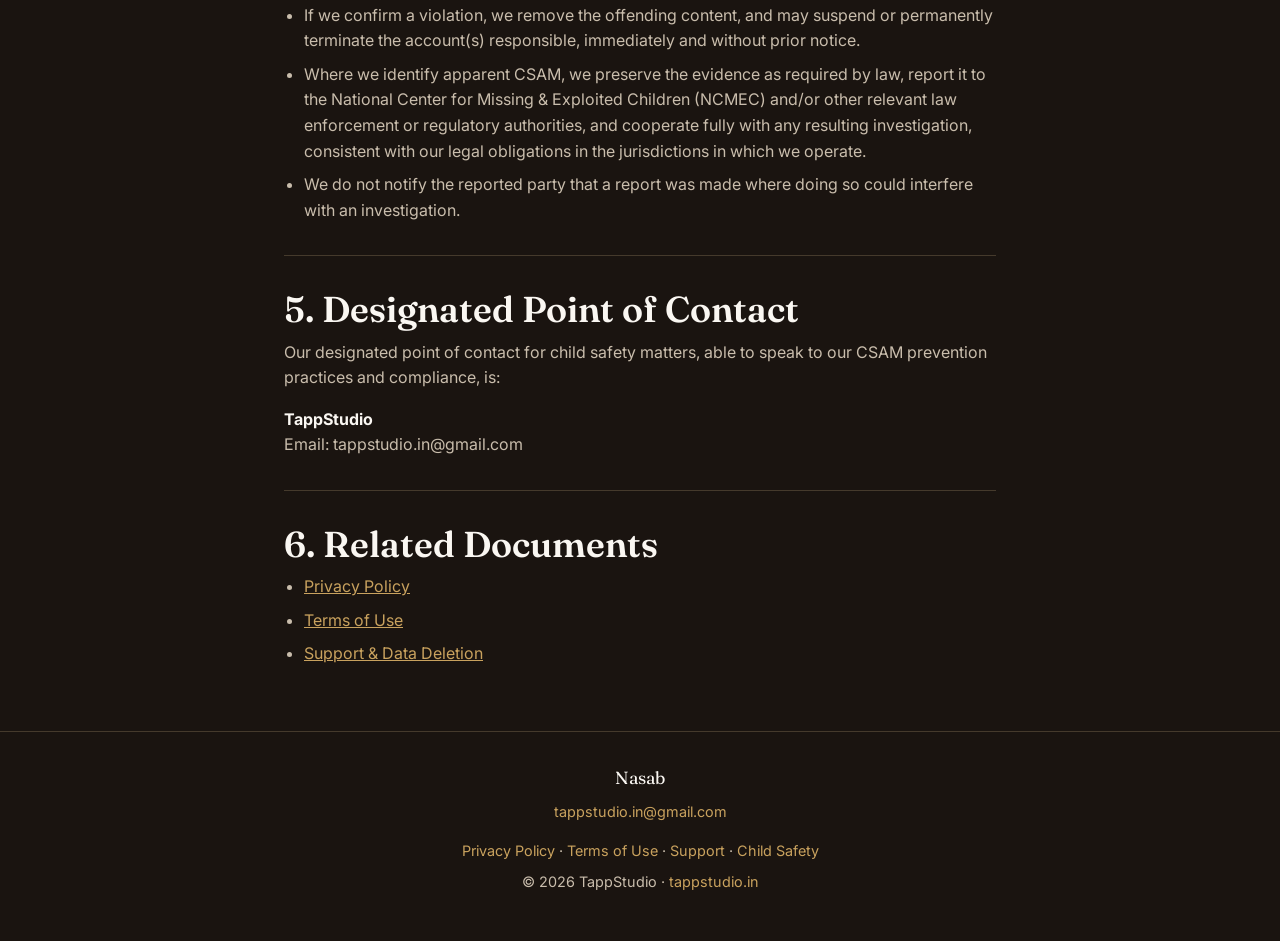
==== commit e74afb57: "feat: Update footer copyright to TappStudio and add link to website" ====
--- a/child-safety-standards/index.html
+++ b/child-safety-standards/index.html
@@ -123,7 +123,7 @@
         <a href="/support/">Support</a> &middot;
         <a href="/child-safety-standards/">Child Safety</a>
       </p>
-      <p>&copy; <span id="year"></span> Nasab. All rights reserved.</p>
+      <p>&copy; <span id="year"></span> TappStudio &middot; <a href="https://tappstudio.in">tappstudio.in</a></p>
     </div>
   </footer>
 
--- a/css/main.css
+++ b/css/main.css
@@ -394,83 +394,444 @@
   margin-bottom: 0;
 }
 
-/* ---------- Feature showcase ---------- */
+/* ---------- Features: bento grid ----------
+ * 1 column on phones, 2 on tablets, 6 on desktop (tiles span 3/3, 2/2/2,
+ * 3/3). The tinted tiles borrow the leather tones of the store screenshots
+ * (Nasab/store/screenshots_v2/src/base.css) so the grid and the rail below
+ * read as one set; like the other rgba literals in this file they're UI
+ * surfaces, not new brand tokens. */
 .features {
   background: var(--color-card-surface);
 }
 
-.features .section-intro {
+.features .section-intro,
+.gallery .section-intro {
   max-width: 640px;
   margin: 0 auto var(--space-xxl);
   text-align: center;
 }
 
-.feature-row {
+.features .section-intro h2,
+.gallery .section-intro h2 {
+  text-wrap: balance;
+}
+
+.section-intro > p:not(.eyebrow) {
+  margin: var(--space-sm) 0 0;
+}
+
+.accent {
+  font-family: var(--font-caption);
+  font-style: italic;
+  font-weight: 400;
+  color: var(--color-accent);
+}
+
+.bento {
   display: grid;
-  grid-template-columns: 1fr 1fr;
-  grid-template-areas: "copy media";
-  column-gap: var(--space-xl);
-  align-items: center;
-  padding: var(--space-sm) 0;
-  /* Lighter than --color-divider (#453A2C) — a subtler row separator than the
-     divider's usual job (card/table borders); rgba literal per this file's
-     "UI necessity, not a brand color" convention rather than a new token. */
-  border-bottom: 0.5px solid rgba(69, 58, 44, 0.5);
-}
-
-.feature-row:last-child {
-  border-bottom: none;
-}
-
-.feature-row.reverse {
-  grid-template-areas: "media copy";
-}
-
-.feature-number {
-  font-family: var(--font-heading);
-  font-weight: 700;
-  font-size: clamp(4.5rem, 5vw, 5.75rem);
+  gap: var(--space-md);
+}
+
+.tile {
+  --tile-fg: var(--color-heading);
+  --tile-text: var(--color-secondary);
+  --tile-accent: var(--color-accent);
+  position: relative;
+  overflow: hidden;
+  display: flex;
+  flex-direction: column;
+  gap: 12px;
+  padding: var(--space-lg);
+  background: var(--color-background);
+  border: 1px solid var(--color-divider);
+  border-radius: 18px;
+  box-shadow: var(--shadow-memory-card);
+  transition: transform var(--motion-medium) var(--ease-entrance),
+    border-color var(--motion-medium) var(--ease-entrance);
+}
+
+@media (hover: hover) {
+  .tile:hover {
+    transform: translateY(-3px);
+    border-color: rgba(201, 162, 94, 0.55);
+  }
+}
+
+.tile > * {
+  position: relative;
+  z-index: 1;
+}
+
+.tile h3 {
+  color: var(--tile-fg);
+  font-size: 1.3rem;
+}
+
+.tile p {
+  margin: 0;
+  color: var(--tile-text);
+  font-size: 0.98rem;
+}
+
+.tile-sage {
+  --tile-accent: #D9E3BB;
+  --tile-text: rgba(240, 236, 224, 0.74);
+  background: linear-gradient(160deg, #414C3B 0%, #29301F 100%);
+  border-color: #56644F;
+}
+
+.tile-burgundy {
+  --tile-accent: #F2BCB1;
+  --tile-text: rgba(244, 228, 224, 0.74);
+  background: linear-gradient(160deg, #532A2A 0%, #331818 100%);
+  border-color: #6E3A3A;
+}
+
+.tile-walnut {
+  --tile-accent: #E8CD95;
+  --tile-text: rgba(240, 230, 214, 0.74);
+  background: linear-gradient(160deg, #4B3621 0%, #1F150D 100%);
+  border-color: #5E4630;
+}
+
+/* Oversized watermark icon in the top corner */
+.tile-wm {
+  position: absolute;
+  top: -20px;
+  right: -20px;
+  width: 140px;
+  height: 140px;
+  color: var(--tile-accent);
+  opacity: 0.07;
+  transform: rotate(-12deg);
+  z-index: 0;
+}
+
+.tile-head {
+  display: flex;
+  align-items: center;
+  gap: 12px;
+  flex-wrap: wrap;
+}
+
+.tile-icon {
+  display: flex;
+  align-items: center;
+  justify-content: center;
+  flex: none;
+  width: 46px;
+  height: 46px;
+  border-radius: var(--radius-large);
+  border: 1px solid rgba(201, 162, 94, 0.28);
+  background: rgba(201, 162, 94, 0.12);
+  color: var(--tile-accent);
+}
+
+.tile-sage .tile-icon,
+.tile-burgundy .tile-icon,
+.tile-walnut .tile-icon {
+  border-color: rgba(255, 255, 255, 0.16);
+  background: rgba(255, 255, 255, 0.08);
+}
+
+.tile-icon svg {
+  width: 24px;
+  height: 24px;
+}
+
+.tag {
+  padding: 3px 10px;
+  border-radius: 999px;
+  background: var(--color-accent);
+  color: var(--color-background);
+  font-size: 0.7rem;
+  font-weight: 600;
+  letter-spacing: 0.08em;
+  text-transform: uppercase;
+}
+
+.tile-chips {
+  display: flex;
+  flex-wrap: wrap;
+  gap: var(--space-sm);
+  margin-top: auto;
+  padding-top: var(--space-xs);
+}
+
+.chip {
+  padding: 5px 12px;
+  border-radius: 999px;
+  border: 1px solid var(--color-divider);
+  background: rgba(255, 255, 255, 0.03);
+  color: var(--tile-fg);
+  font-size: 0.82rem;
+  font-weight: 500;
+}
+
+.tile-sage .chip,
+.tile-burgundy .chip,
+.tile-walnut .chip {
+  border-color: rgba(255, 255, 255, 0.18);
+  background: rgba(255, 255, 255, 0.07);
+}
+
+/* Voice tile: the question asked → the recording kept */
+.tile .voice-quote {
+  margin-top: var(--space-xs);
+  padding: 14px 16px;
+  border: 1px solid var(--color-divider);
+  border-radius: 16px 16px 16px 4px;
+  background: var(--color-card-surface);
+  color: var(--color-heading);
+  font-family: var(--font-caption);
+  font-style: italic;
+  font-size: 1.05rem;
+}
+
+.voice-arrow {
+  display: flex;
+  justify-content: center;
+  color: var(--color-accent);
+}
+
+.voice-arrow svg {
+  width: 24px;
+  height: 24px;
+  opacity: 0.6;
+}
+
+.voice-row {
+  display: flex;
+  align-items: center;
+  gap: 12px;
+  padding: 13px 16px;
+  border-radius: var(--radius-large);
+  background: var(--color-vintage-white);
+  color: var(--color-primary);
+  font-weight: 600;
+}
+
+.voice-row svg {
+  flex: none;
+  width: 20px;
+  height: 20px;
+  color: var(--color-timeline-accent);
+}
+
+.voice-len {
+  margin-left: auto;
+  font-variant-numeric: tabular-nums;
+}
+
+@media (min-width: 620px) {
+  .bento {
+    grid-template-columns: repeat(2, 1fr);
+    gap: 20px;
+  }
+
+  .t-lang {
+    grid-column: span 2;
+  }
+}
+
+@media (min-width: 1024px) {
+  .bento {
+    grid-template-columns: repeat(6, 1fr);
+    gap: 22px;
+  }
+
+  .t-tree,
+  .t-voice,
+  .t-celebrate,
+  .t-lang {
+    grid-column: span 3;
+  }
+
+  .t-timeline,
+  .t-memories,
+  .t-export {
+    grid-column: span 2;
+  }
+}
+
+/* ---------- Screenshots: horizontal snap rail ----------
+ * The one intentional x-scroller on the page. The rail runs full-bleed but
+ * its first shot lines up with the .container edge (1120px max + 24px
+ * gutter). Shots tilt alternately like prints laid on a table and
+ * straighten on hover. */
+.gallery .section-intro {
+  margin-bottom: var(--space-lg);
+}
+
+.rail {
+  --gutter: max(var(--space-lg), calc((100vw - 1120px) / 2 + var(--space-lg)));
+  display: flex;
+  gap: 18px;
+  padding: var(--space-md) var(--gutter) var(--space-xl);
+  scroll-padding-inline: var(--gutter);
+  overflow-x: auto;
+  overscroll-behavior-x: contain;
+  scroll-snap-type: x mandatory;
+  scrollbar-width: none;
+  -webkit-overflow-scrolling: touch;
+}
+
+.rail::-webkit-scrollbar {
+  display: none;
+}
+
+.shot {
+  flex: none;
+  width: 72vw;
+  max-width: 260px;
+  padding: 0;
+  scroll-snap-align: start;
+  border: 1px solid var(--color-divider);
+  border-radius: 22px;
+  overflow: hidden;
+  background: var(--color-card-surface);
+  box-shadow: 0 14px 30px rgba(0, 0, 0, 0.38);
+  cursor: zoom-in;
+  transform: rotate(var(--r, 0deg));
+  transition: transform var(--motion-medium) var(--ease-entrance),
+    border-color var(--motion-medium) var(--ease-entrance);
+}
+
+.shot:nth-child(odd) {
+  --r: -1deg;
+}
+
+.shot:nth-child(even) {
+  --r: 1deg;
+}
+
+.shot img {
+  width: 100%;
+  height: auto;
+  aspect-ratio: 660 / 1434;
+}
+
+.shot:focus-visible {
+  outline: 2px solid var(--color-accent);
+  outline-offset: 3px;
+}
+
+@media (hover: hover) {
+  .shot:hover {
+    transform: rotate(0deg) translateY(-4px);
+    border-color: rgba(201, 162, 94, 0.55);
+  }
+}
+
+@media (min-width: 720px) {
+  .rail {
+    gap: 24px;
+  }
+}
+
+.rail-hint {
+  display: flex;
+  align-items: center;
+  justify-content: center;
+  gap: var(--space-sm);
+  color: var(--color-accent);
+  font-size: 0.9rem;
+  font-weight: 500;
+}
+
+.rail-hint svg {
+  width: 18px;
+  height: 18px;
+}
+
+/* Desktop gets arrow buttons instead of the swipe hint, since a mouse
+   can't swipe the rail. */
+.rail-controls {
+  display: none;
+  justify-content: center;
+  gap: var(--space-md);
+}
+
+.rail-btn {
+  display: flex;
+  align-items: center;
+  justify-content: center;
+  width: 48px;
+  height: 48px;
+  border-radius: 50%;
+  border: 1.5px solid var(--color-accent);
+  background: transparent;
+  color: var(--color-accent);
+  cursor: pointer;
+  transition: background-color var(--motion-fast) var(--ease-standard),
+    opacity var(--motion-fast) var(--ease-standard);
+}
+
+.rail-btn:hover {
+  background: rgba(201, 162, 94, 0.1);
+}
+
+.rail-btn:disabled {
+  opacity: 0.3;
+  cursor: default;
+}
+
+.rail-btn svg {
+  width: 22px;
+  height: 22px;
+}
+
+@media (min-width: 1024px) {
+  .rail-hint {
+    display: none;
+  }
+
+  .rail-controls {
+    display: flex;
+  }
+}
+
+/* Lightbox */
+.lightbox {
+  position: fixed;
+  inset: 0;
+  z-index: 200;
+  display: none;
+  align-items: center;
+  justify-content: center;
+  padding: var(--space-lg);
+  background: rgba(10, 7, 5, 0.94);
+}
+
+.lightbox.open {
+  display: flex;
+}
+
+.lightbox img {
+  max-width: min(92vw, 420px);
+  max-height: 88vh;
+  width: auto;
+  height: auto;
+  border: 1px solid var(--color-divider);
+  border-radius: 22px;
+}
+
+.lightbox-close {
+  position: absolute;
+  top: 18px;
+  right: 18px;
+  display: flex;
+  align-items: center;
+  justify-content: center;
+  width: 48px;
+  height: 48px;
+  border: 1.5px solid var(--color-accent);
+  border-radius: 50%;
+  background: var(--color-background);
+  color: var(--color-accent);
+  font-size: 26px;
   line-height: 1;
-  color: var(--color-secondary);
-  opacity: 0.15;
-  margin-bottom: var(--space-xs);
-}
-
-.feature-copy {
-  grid-area: copy;
-}
-
-.feature-media {
-  grid-area: media;
-}
-
-.feature-copy h3 {
-  font-size: 1.6rem;
-  margin-bottom: var(--space-sm);
-}
-
-.feature-copy p {
-  font-size: 1.02rem;
-}
-
-.feature-media {
-  display: flex;
-  gap: var(--space-md);
-  justify-content: center;
-}
-
-.feature-media img {
-  height: auto;
-  border-radius: var(--radius-large);
-  box-shadow: var(--shadow-card);
-}
-
-.feature-media.single img {
-  max-width: 320px;
-}
-
-.feature-media.pair img {
-  max-width: 220px;
+  cursor: pointer;
 }
 
 /* ---------- Value props ---------- */
@@ -532,16 +893,15 @@
   text-align: center;
 }
 
-/* Each plan is a self-contained card (emblem/name/price, then its own
+/* A single self-contained plan card (emblem/name/price, then its own
    label:value feature list) instead of a shared row-header + N value
-   columns. Side by side on desktop, stacks cleanly at any width without
-   needing to track which column you're reading — see the tablet/phone
-   breakpoints below for the stacking rule. */
+   columns. Centered at any width — see the phone breakpoint below for
+   the side padding rule. */
 .pricing-table {
   display: grid;
-  grid-template-columns: 1fr 1fr;
-  gap: var(--space-lg);
-  align-items: start;
+  grid-template-columns: 1fr;
+  max-width: 420px;
+  margin: 0 auto;
 }
 
 .plan-card {
@@ -555,14 +915,8 @@
 .plan-card-head {
   text-align: center;
   padding: var(--space-lg) var(--space-md);
-  /* Heritage-only darker brown, distinct from --color-primary now that
-     Roots reuses --color-primary below; not a design token since tokens.css
-     mirrors the app repo's palette 1:1. */
+  /* Not a design token since tokens.css mirrors the app repo's palette 1:1. */
   background: #2F2115;
-}
-
-.plan-card-head.roots {
-  background: var(--color-primary);
 }
 
 .plan-card-head img {
@@ -640,8 +994,8 @@
 
 /* ---------- Add-ons ---------- */
 /* Deliberately lighter-weight than .plan-card — no dark head band, no
-   feature checklist — so add-ons read as "more room" bolted onto a plan,
-   not a third subscription tier competing with Roots/Heritage above. */
+   feature checklist — so add-ons read as "more room" bolted onto the plan
+   above, not a second subscription tier. */
 .addon-section {
   margin-top: var(--space-xl);
   text-align: center;
@@ -1096,15 +1450,6 @@
     padding-bottom: var(--space-xl);
   }
 
-  .feature-row,
-  .feature-row.reverse {
-    grid-template-columns: 1fr;
-    grid-template-areas: "copy" "media";
-    row-gap: var(--space-sm);
-    text-align: center;
-  }
-
-  .pricing-table,
   .addon-grid {
     grid-template-columns: 1fr;
   }
@@ -1150,6 +1495,30 @@
 
   .hero-cta-row {
     flex-direction: column;
+  }
+
+  /* Store badges: keep them in a left-aligned row and give each an equal
+   * box so the differing official artwork proportions don't read as
+   * mismatched sizes. The art is centred inside its box via object-fit,
+   * never stretched or recoloured. */
+  .hero-cta-row.store-badges {
+    flex-direction: row;
+    flex-wrap: nowrap;
+    justify-content: flex-start;
+    gap: var(--space-sm);
+  }
+
+  .hero-cta-row.store-badges .store-badge-link {
+    flex: 1 1 0;
+    max-width: 170px;
+    justify-content: center;
+  }
+
+  .hero-cta-row.store-badges .store-badge {
+    width: 100%;
+    height: 44px;
+    object-fit: contain;
+    object-position: center;
   }
 }
 
@@ -1161,8 +1530,15 @@
 
   .reveal,
   .btn,
-  .store-badge-link {
+  .store-badge-link,
+  .tile,
+  .shot {
     transition: none;
+  }
+
+  .tile:hover,
+  .shot:hover {
+    transform: none;
   }
 
   .js-reveal-ready .reveal {
